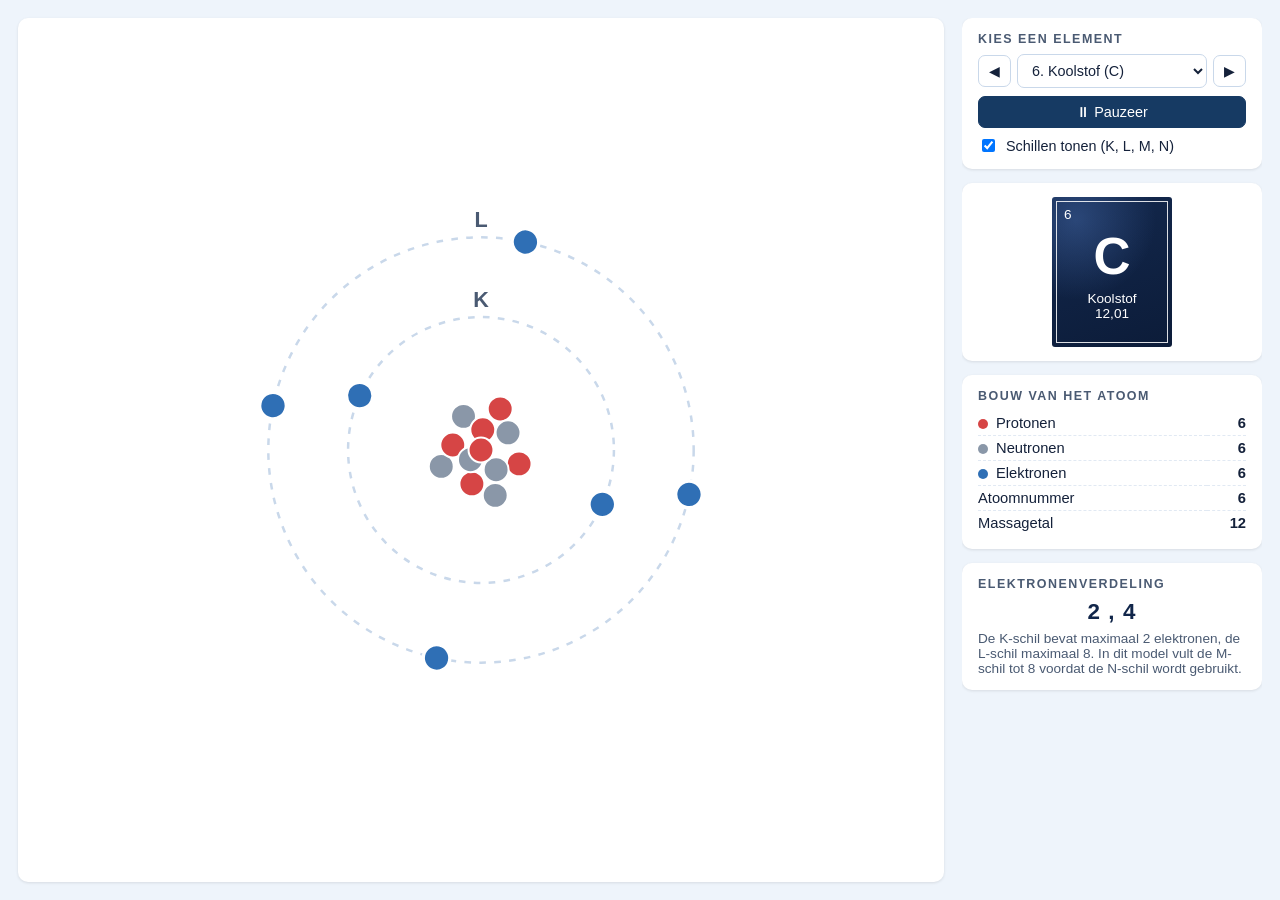
==== materialen/3hv/h1/atoommodel/index.html @ b5027b22 "Eerste opzet Solution-website: leerjaren, hoofdstukken, materialen en voorbeeldanimatie Co-Authored-" ====
<!doctype html>
<html lang="nl">
<head>
<meta charset="utf-8">
<meta name="viewport" content="width=device-width, initial-scale=1">
<title>Het atoommodel van Bohr</title>
<style>
  :root { --navy:#11264a; --navy2:#163a63; --licht:#eef4fb; --rand:#c9d8ea;
          --proton:#d64545; --neutron:#8a97a8; --elektron:#2f6fb5; }
  * { box-sizing: border-box; }
  body { margin:0; font-family: Inter, "Helvetica Neue", Arial, sans-serif; color:#14213a;
         background: var(--licht); min-height:100vh; }
  .app { display:grid; grid-template-columns: minmax(0,1fr) 300px; gap:18px; padding:18px; height:100vh; }
  .podium { background:#fff; border-radius:10px; box-shadow:0 1px 3px rgba(0,0,0,.1);
            position:relative; min-height:320px; }
  svg { width:100%; height:100%; display:block; }
  .paneel { display:flex; flex-direction:column; gap:14px; overflow:auto; }
  .kaart { background:#fff; border-radius:10px; padding:14px 16px; box-shadow:0 1px 3px rgba(0,0,0,.1); }
  .kaart h2 { margin:0 0 8px; font-size:.78rem; letter-spacing:.12em; text-transform:uppercase; color:#4a5a72; font-weight:600; }
  .tegel { position:relative; width:120px; height:150px; margin:0 auto; color:#fff; border-radius:3px;
           background: radial-gradient(circle at 20% 15%, rgba(80,120,190,.4), transparent 50%), linear-gradient(160deg,#13284d,#0c1c39);
           display:flex; flex-direction:column; align-items:center; justify-content:center; }
  .tegel::after { content:""; position:absolute; inset:4px; border:1.5px solid rgba(255,255,255,.85); }
  .tegel .z { position:absolute; top:10px; left:12px; font-size:.85rem; }
  .tegel .sym { font-size:3.2rem; font-weight:700; line-height:1; margin-top:8px; }
  .tegel .naam { font-size:.85rem; margin-top:8px; }
  .tegel .m { font-size:.85rem; }
  .bediening { display:flex; gap:6px; align-items:center; }
  select, button { font:inherit; font-size:.9rem; padding:7px 10px; border-radius:7px; border:1px solid var(--rand); background:#fff; color:#14213a; }
  select { flex:1; min-width:0; }
  button { cursor:pointer; }
  button.hoofd { background:var(--navy2); color:#fff; border-color:var(--navy2); width:100%; margin-top:8px; }
  table { width:100%; border-collapse:collapse; font-size:.92rem; }
  td { padding:4px 0; border-bottom:1px dashed #e1e9f3; }
  td:last-child { text-align:right; font-weight:600; font-variant-numeric:tabular-nums; }
  tr:last-child td { border-bottom:0; }
  .stip { display:inline-block; width:10px; height:10px; border-radius:50%; margin-right:8px; vertical-align:-1px; }
  .verdeling { font-size:1.4rem; font-weight:700; text-align:center; letter-spacing:.05em; color:var(--navy); }
  .uitleg { font-size:.85rem; color:#4a5a72; margin:6px 0 0; }
  label.optie { display:flex; gap:8px; align-items:center; font-size:.9rem; margin-top:8px; cursor:pointer; }
  @media (max-width: 720px) {
    .app { grid-template-columns:1fr; height:auto; }
    .podium { height:70vw; }
  }
</style>
</head>
<body>
<div class="app">
  <div class="podium"><svg id="atoom" viewBox="-260 -260 520 520" role="img" aria-label="Atoommodel"></svg></div>
  <div class="paneel">
    <div class="kaart">
      <h2>Kies een element</h2>
      <div class="bediening">
        <button id="vorige" aria-label="Vorig element">◀</button>
        <select id="keuze" aria-label="Element"></select>
        <button id="volgende" aria-label="Volgend element">▶</button>
      </div>
      <button class="hoofd" id="pauze">⏸ Pauzeer</button>
      <label class="optie"><input type="checkbox" id="schillen" checked> Schillen tonen (K, L, M, N)</label>
    </div>
    <div class="kaart"><div class="tegel" id="tegel"></div></div>
    <div class="kaart">
      <h2>Bouw van het atoom</h2>
      <table>
        <tr><td><span class="stip" style="background:var(--proton)"></span>Protonen</td><td id="p"></td></tr>
        <tr><td><span class="stip" style="background:var(--neutron)"></span>Neutronen</td><td id="n"></td></tr>
        <tr><td><span class="stip" style="background:var(--elektron)"></span>Elektronen</td><td id="e"></td></tr>
        <tr><td>Atoomnummer</td><td id="zz"></td></tr>
        <tr><td>Massagetal</td><td id="a"></td></tr>
      </table>
    </div>
    <div class="kaart">
      <h2>Elektronenverdeling</h2>
      <div class="verdeling" id="verdeling"></div>
      <p class="uitleg">De K-schil bevat maximaal 2 elektronen, de L-schil maximaal 8. In dit model vult de M-schil tot 8 voordat de N-schil wordt gebruikt.</p>
    </div>
  </div>
</div>
<script>
  // [symbool, naam, neutronen (meest voorkomende isotoop), atoommassa]
  const ELEMENTEN = [
    ["H","Waterstof",0,"1,008"],["He","Helium",2,"4,003"],["Li","Lithium",4,"6,941"],
    ["Be","Beryllium",5,"9,012"],["B","Boor",6,"10,81"],["C","Koolstof",6,"12,01"],
    ["N","Stikstof",7,"14,01"],["O","Zuurstof",8,"16,00"],["F","Fluor",10,"19,00"],
    ["Ne","Neon",10,"20,18"],["Na","Natrium",12,"22,99"],["Mg","Magnesium",12,"24,31"],
    ["Al","Aluminium",14,"26,98"],["Si","Silicium",14,"28,09"],["P","Fosfor",16,"30,97"],
    ["S","Zwavel",16,"32,06"],["Cl","Chloor",18,"35,45"],["Ar","Argon",22,"39,95"],
    ["K","Kalium",20,"39,10"],["Ca","Calcium",20,"40,08"]
  ];
  const SCHIL_NAMEN = ["K","L","M","N"];
  const NS = "http://www.w3.org/2000/svg";
  const svg = document.getElementById("atoom");
  const keuze = document.getElementById("keuze");
  let z = 6, loopt = true, hoek = 0, elektronGroepen = [];

  ELEMENTEN.forEach(([s, naam], i) => keuze.add(new Option(`${i + 1}. ${naam} (${s})`, i + 1)));

  function verdeling(n) {
    const max = [2, 8, 8, 2], uit = [];
    for (const m of max) { if (n <= 0) break; const x = Math.min(m, n); uit.push(x); n -= x; }
    return uit;
  }
  function maak(tag, attrs, ouder) {
    const el = document.createElementNS(NS, tag);
    for (const k in attrs) el.setAttribute(k, attrs[k]);
    (ouder || svg).appendChild(el);
    return el;
  }

  function teken() {
    const [sym, naam, neutronen, massa] = ELEMENTEN[z - 1];
    const schillen = verdeling(z);
    svg.innerHTML = "";
    elektronGroepen = [];
    const toonSchillen = document.getElementById("schillen").checked;

    // schillen + elektronen
    schillen.forEach((aantal, i) => {
      const r = 80 + i * 48;
      maak("circle", { r, fill: "none", stroke: "#c9d8ea", "stroke-width": 1.5, "stroke-dasharray": "4 5" });
      if (toonSchillen) {
        const t = maak("text", { x: 0, y: -r - 6, "text-anchor": "middle", "font-size": 13, fill: "#4a5a72", "font-weight": 600 });
        t.textContent = SCHIL_NAMEN[i];
      }
      const g = maak("g", {});
      for (let k = 0; k < aantal; k++) {
        const a = (k / aantal) * Math.PI * 2;
        maak("circle", { cx: r * Math.cos(a), cy: r * Math.sin(a), r: 8, fill: "#2f6fb5", stroke: "#fff", "stroke-width": 2 }, g);
      }
      elektronGroepen.push({ g, snelheid: 0.9 / (i + 1) });
    });

    // kern: protonen en neutronen in een compacte spiraal
    const deeltjes = [];
    for (let i = 0; i < z; i++) deeltjes.push("p");
    for (let i = 0; i < neutronen; i++) deeltjes.push("n");
    // meng gelijkmatig
    deeltjes.sort((a, b) => 0);
    const gemengd = [];
    let pi = 0, ni = 0;
    for (let i = 0; i < deeltjes.length; i++) {
      const wilP = (pi / z) <= (ni / Math.max(neutronen, 1));
      if ((wilP && pi < z) || ni >= neutronen) { gemengd.push("p"); pi++; } else { gemengd.push("n"); ni++; }
    }
    const kern = maak("g", {});
    const straal = 7.5;
    gemengd.map((soort, i) => {
      const r = i === 0 ? 0 : straal * 1.15 * Math.sqrt(i);
      const a = i * 2.39996; // gulden hoek
      return { soort, x: r * Math.cos(a), y: r * Math.sin(a) };
    }).reverse().forEach(({ soort, x, y }) => {
      maak("circle", { cx: x, cy: y, r: straal, fill: soort === "p" ? "#d64545" : "#8a97a8", stroke: "#fff", "stroke-width": 1.2 }, kern);
    });

    // paneel
    document.getElementById("tegel").innerHTML =
      `<span class="z">${z}</span><span class="sym">${sym}</span><span class="naam">${naam}</span><span class="m">${massa}</span>`;
    document.getElementById("p").textContent = z;
    document.getElementById("n").textContent = neutronen;
    document.getElementById("e").textContent = z;
    document.getElementById("zz").textContent = z;
    document.getElementById("a").textContent = z + neutronen;
    document.getElementById("verdeling").textContent = schillen.join(" , ");
    svg.setAttribute("aria-label", `Atoommodel van ${naam}: ${z} protonen, ${neutronen} neutronen, ${z} elektronen`);
    keuze.value = z;
  }

  function animeer() {
    if (loopt) {
      hoek += 0.4;
      elektronGroepen.forEach(({ g, snelheid }) => g.setAttribute("transform", `rotate(${hoek * snelheid})`));
    }
    requestAnimationFrame(animeer);
  }

  keuze.addEventListener("change", () => { z = +keuze.value; teken(); });
  document.getElementById("vorige").onclick = () => { z = z > 1 ? z - 1 : 20; teken(); };
  document.getElementById("volgende").onclick = () => { z = z < 20 ? z + 1 : 1; teken(); };
  document.getElementById("schillen").onchange = teken;
  document.getElementById("pauze").onclick = (e) => {
    loopt = !loopt;
    e.target.textContent = loopt ? "⏸ Pauzeer" : "▶ Afspelen";
  };
  if (matchMedia("(prefers-reduced-motion: reduce)").matches) {
    loopt = false; document.getElementById("pauze").textContent = "▶ Afspelen";
  }
  teken();
  requestAnimationFrame(animeer);
</script>
</body>
</html>
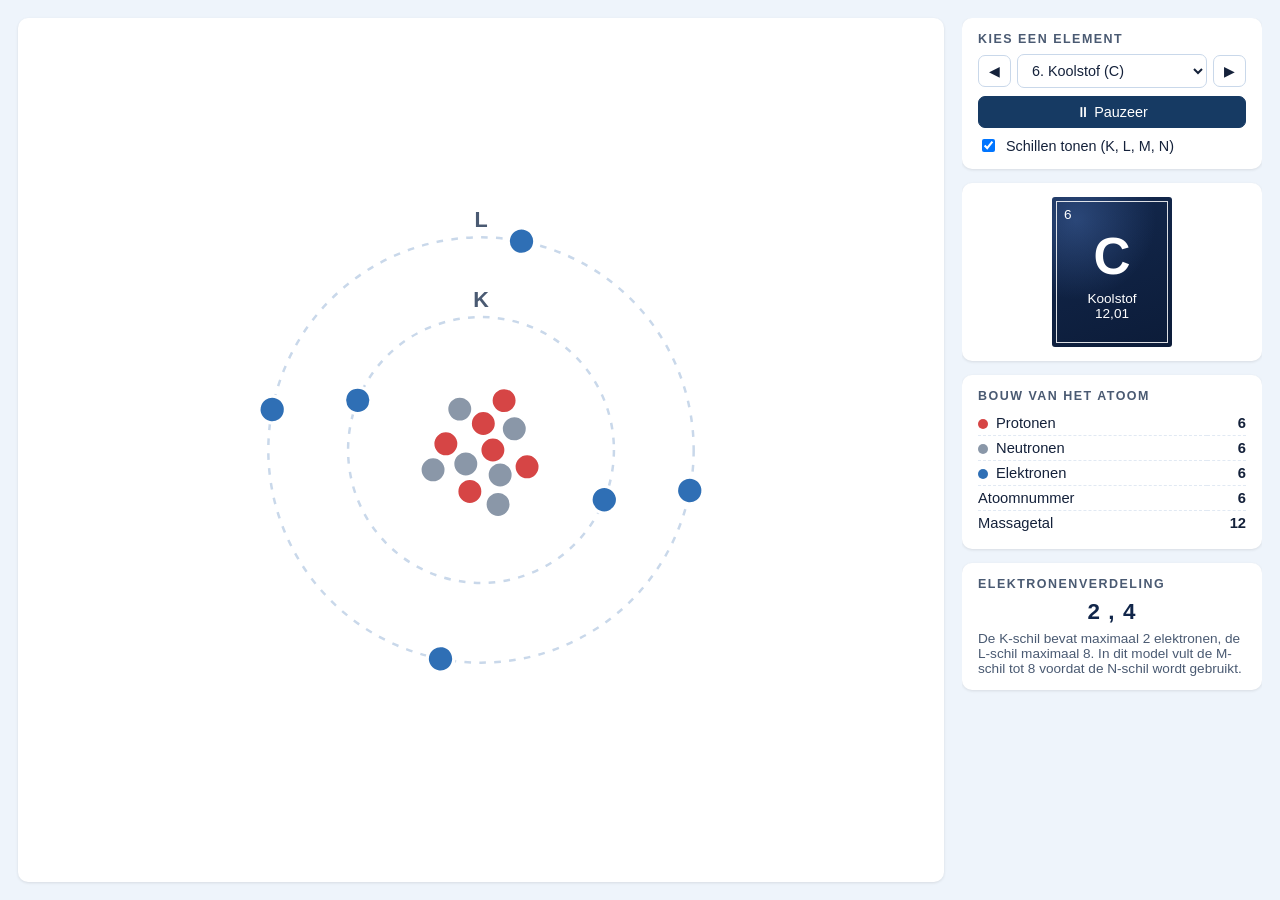
==== commit 08235364: "Hints bij foute antwoorden en kern zonder overlap in de animatie - Bouw een atoom: bij een fout antw" ====
--- a/materialen/3hv/h1/atoommodel/index.html
+++ b/materialen/3hv/h1/atoommodel/index.html
@@ -143,9 +143,9 @@
       if ((wilP && pi < z) || ni >= neutronen) { gemengd.push("p"); pi++; } else { gemengd.push("n"); ni++; }
     }
     const kern = maak("g", {});
-    const straal = 7.5;
+    const straal = gemengd.length > 30 ? 6.8 : 7.5;
     gemengd.map((soort, i) => {
-      const r = i === 0 ? 0 : straal * 1.15 * Math.sqrt(i);
+      const r = straal * 1.35 * Math.sqrt(i + .5);   // zonder overlap, zodat je de deeltjes kunt tellen
       const a = i * 2.39996; // gulden hoek
       return { soort, x: r * Math.cos(a), y: r * Math.sin(a) };
     }).reverse().forEach(({ soort, x, y }) => {
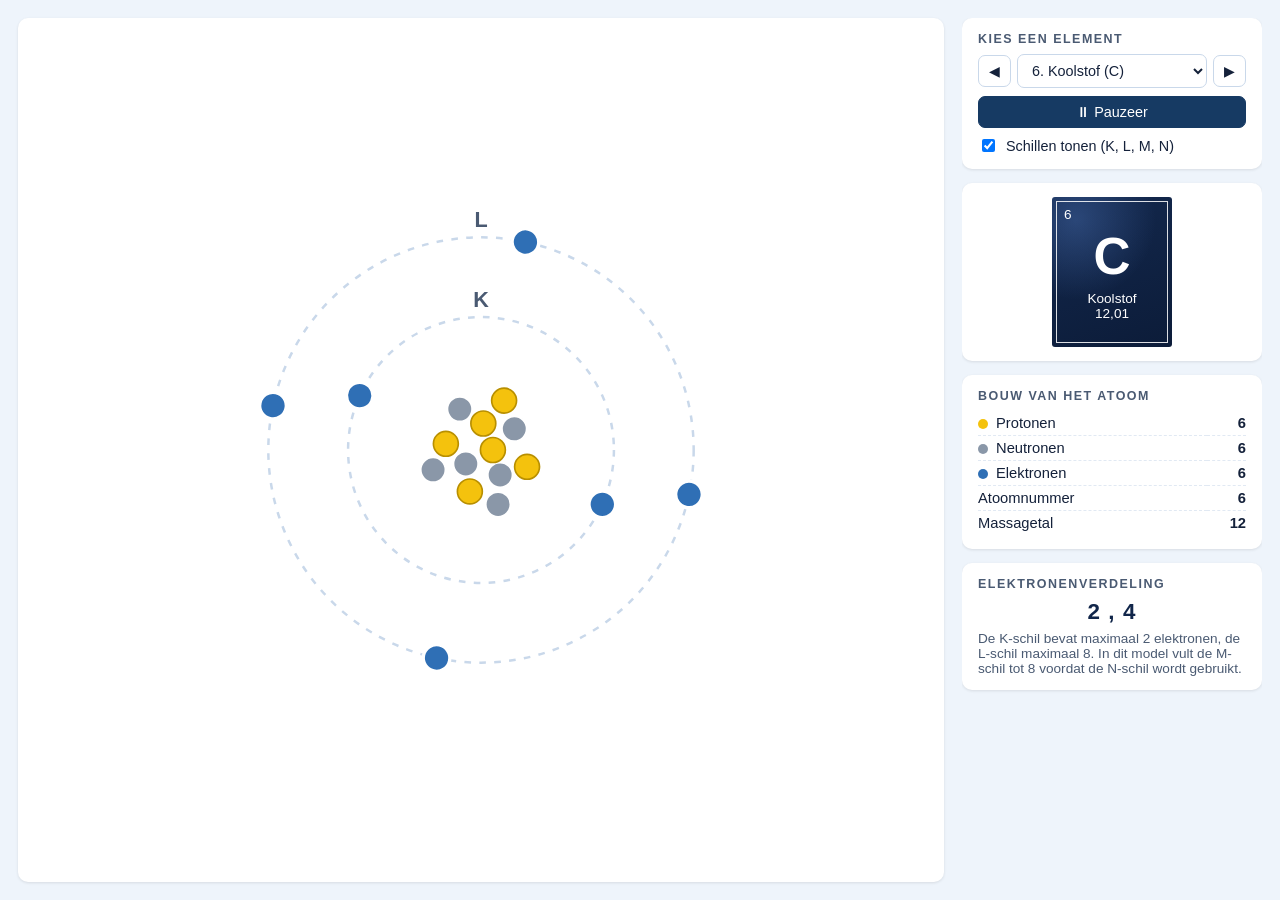
==== commit 7eaa5c4d: "Kern geel in alle modellen; hoofdstukpagina toont elke tool één keer met uitleg over de onderdelen -" ====
--- a/materialen/3hv/h1/atoommodel/index.html
+++ b/materialen/3hv/h1/atoommodel/index.html
@@ -6,7 +6,7 @@
 <title>Het atoommodel van Bohr</title>
 <style>
   :root { --navy:#11264a; --navy2:#163a63; --licht:#eef4fb; --rand:#c9d8ea;
-          --proton:#d64545; --neutron:#8a97a8; --elektron:#2f6fb5; }
+          --proton:#f4c20d; --neutron:#8a97a8; --elektron:#2f6fb5; }
   * { box-sizing: border-box; }
   body { margin:0; font-family: Inter, "Helvetica Neue", Arial, sans-serif; color:#14213a;
          background: var(--licht); min-height:100vh; }
@@ -149,7 +149,7 @@
       const a = i * 2.39996; // gulden hoek
       return { soort, x: r * Math.cos(a), y: r * Math.sin(a) };
     }).reverse().forEach(({ soort, x, y }) => {
-      maak("circle", { cx: x, cy: y, r: straal, fill: soort === "p" ? "#d64545" : "#8a97a8", stroke: "#fff", "stroke-width": 1.2 }, kern);
+      maak("circle", { cx: x, cy: y, r: straal, fill: soort === "p" ? "#f4c20d" : "#8a97a8", stroke: soort === "p" ? "#b88f00" : "#fff", "stroke-width": soort === "p" ? 1 : 1.2 }, kern);
     });
 
     // paneel
